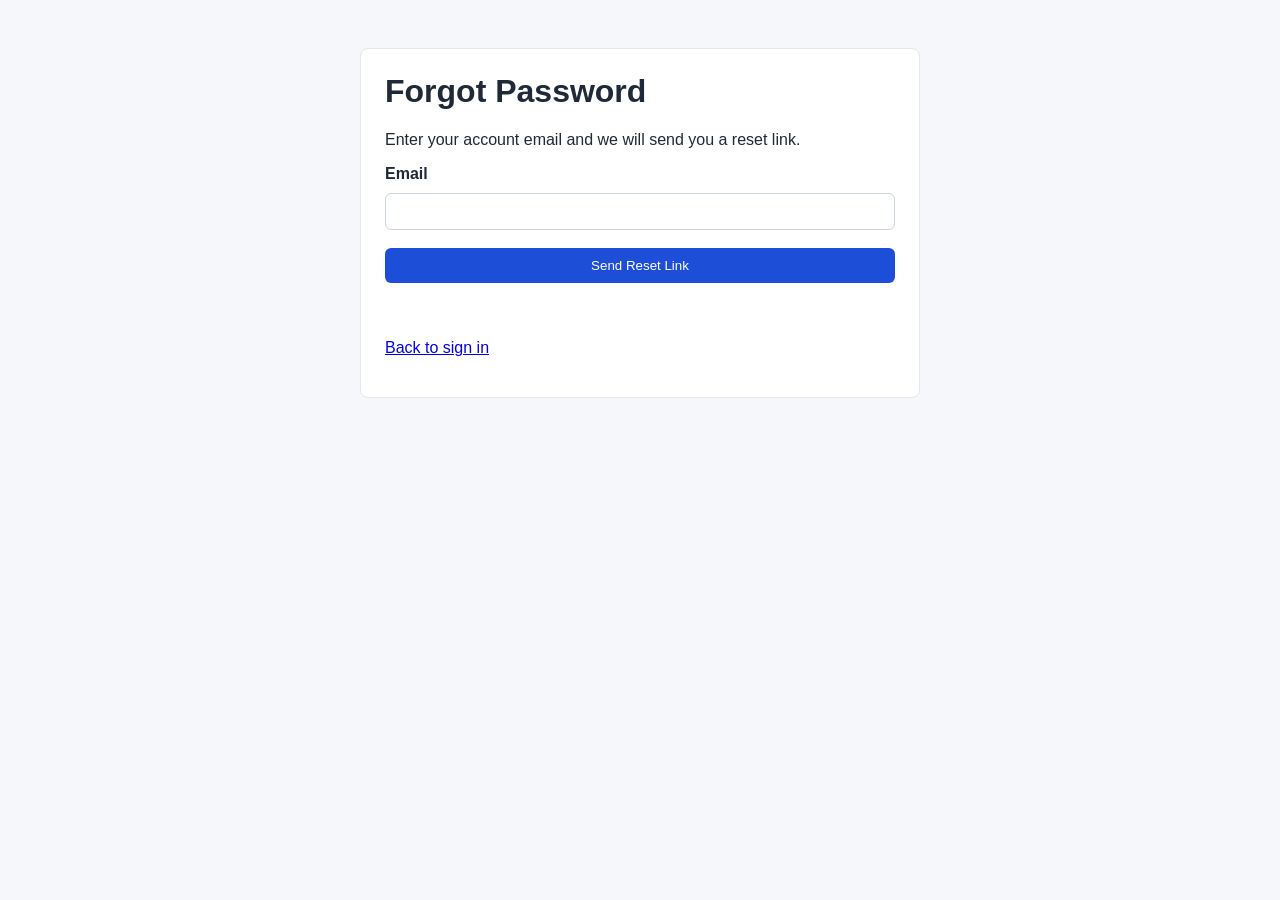
==== frontend/forgot-password.html @ e66f5936 "Added password reset and immediate check on subscription create" ====
<!doctype html>
<html lang="en">
  <head>
    <meta charset="utf-8" />
    <meta name="viewport" content="width=device-width, initial-scale=1" />
    <title>WARNwatcher - Forgot Password</title>
    <link rel="stylesheet" href="./styles.css" />
  </head>
  <body>
    <main class="container">
      <h1>Forgot Password</h1>
      <p>Enter your account email and we will send you a reset link.</p>

      <form id="forgot-password-form">
        <label for="email">Email</label>
        <input id="email" name="email" type="email" required />
        <button type="submit">Send Reset Link</button>
      </form>

      <p id="status" role="status"></p>
      <p><a href="./signup.html">Back to sign in</a></p>
    </main>

    <script src="./forgot-password.js"></script>
  </body>
</html>
---- frontend/styles.css ----
* {
  box-sizing: border-box;
}

body {
  margin: 0;
  font-family: Helvetica, Arial, sans-serif;
  background: #f5f7fb;
  color: #1f2937;
}

.container {
  max-width: 560px;
  margin: 48px auto;
  padding: 24px;
  background: #ffffff;
  border: 1px solid #e5e7eb;
  border-radius: 8px;
}

h1 {
  margin-top: 0;
}

h2 {
  margin: 0 0 12px;
  font-size: 1.1rem;
}

form {
  display: grid;
  gap: 10px;
}

.button-row {
  display: flex;
  gap: 8px;
  align-items: center;
  flex-wrap: wrap;
}

.button-link {
  display: inline-block;
  padding: 10px 12px;
  background: #1d4ed8;
  color: #fff;
  text-decoration: none;
  border-radius: 6px;
}

.button-link:hover {
  background: #1e40af;
}

.panel + .panel {
  margin-top: 16px;
}

.panel {
  padding: 14px;
  border: 1px solid #e5e7eb;
  border-radius: 8px;
}

label {
  font-weight: 600;
}

input {
  padding: 10px;
  border: 1px solid #cbd5e1;
  border-radius: 6px;
}

button {
  margin-top: 8px;
  padding: 10px 12px;
  background: #1d4ed8;
  color: #fff;
  border: none;
  border-radius: 6px;
  cursor: pointer;
}

button:hover {
  background: #1e40af;
}

button.secondary {
  background: #475569;
}

button.secondary:hover {
  background: #334155;
}

button.danger {
  background: #b91c1c;
}

button.danger:hover {
  background: #991b1b;
}

.subscription-card {
  border: 1px solid #e5e7eb;
  border-radius: 8px;
  padding: 12px;
  margin-top: 10px;
}

.checkbox-row {
  display: flex;
  gap: 8px;
  align-items: center;
}

.muted {
  color: #64748b;
}

.subscriptions-table-wrap {
  overflow-x: auto;
}

.subscriptions-table {
  width: 100%;
  border-collapse: collapse;
  margin-top: 8px;
}

.subscriptions-table th,
.subscriptions-table td {
  border: 1px solid #e5e7eb;
  padding: 8px;
  text-align: left;
  vertical-align: middle;
}

.subscriptions-table th {
  background: #f8fafc;
  font-weight: 700;
}

.subscriptions-table td input[type="text"],
.subscriptions-table td input[type="number"] {
  width: 100%;
}

.enabled-cell {
  text-align: center;
}

button:disabled {
  background: #94a3b8;
  cursor: not-allowed;
}

#status {
  min-height: 24px;
}
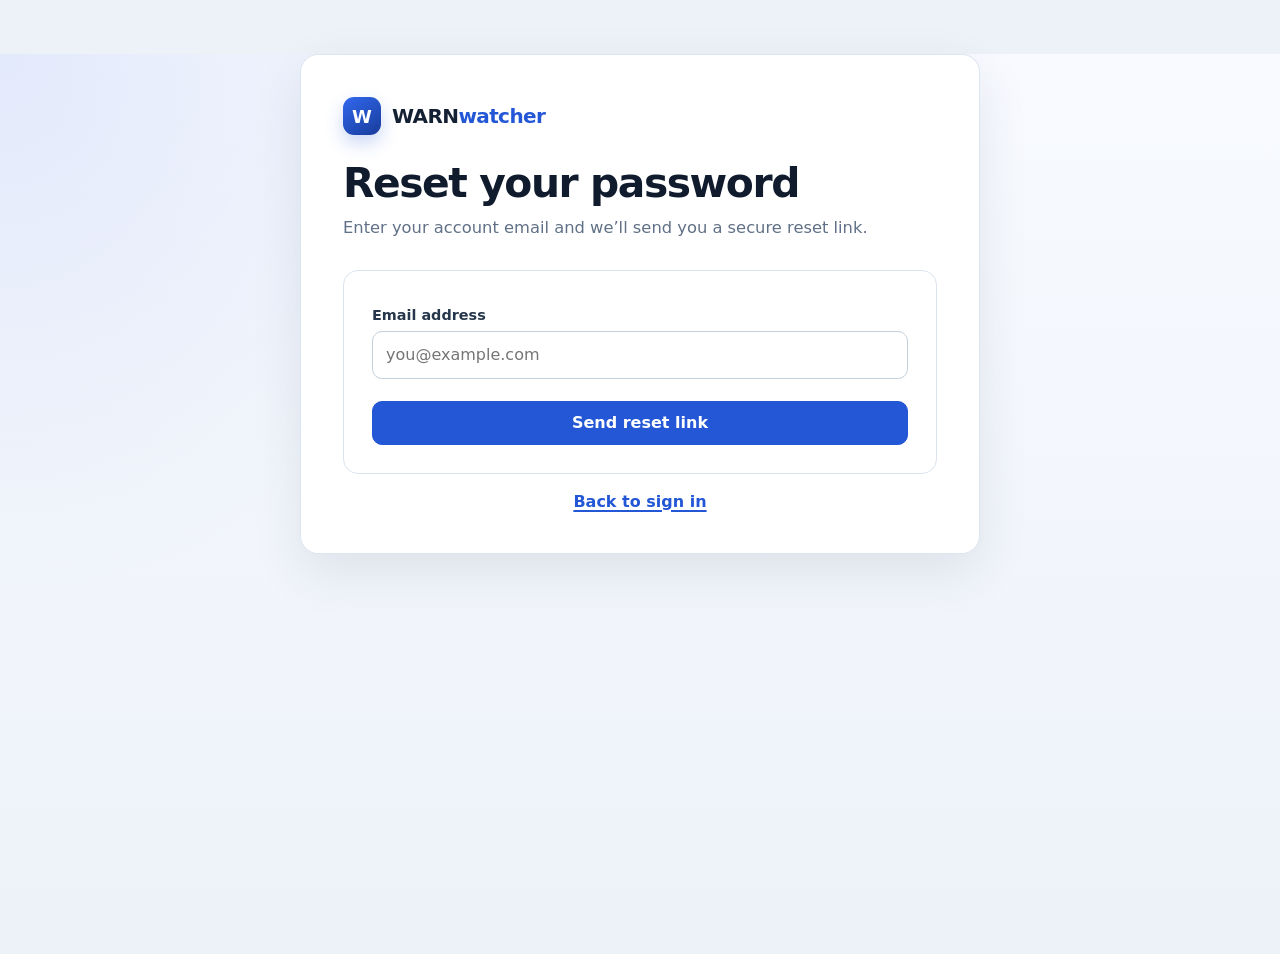
==== commit 9ff3c09d: "Modernize UI" ====
--- a/frontend/forgot-password.html
+++ b/frontend/forgot-password.html
@@ -3,22 +3,31 @@
   <head>
     <meta charset="utf-8" />
     <meta name="viewport" content="width=device-width, initial-scale=1" />
-    <title>WARNwatcher - Forgot Password</title>
+    <meta name="theme-color" content="#2457d6" />
+    <title>Forgot password · WARNwatcher</title>
     <link rel="stylesheet" href="./styles.css" />
   </head>
   <body>
     <main class="container">
-      <h1>Forgot Password</h1>
-      <p>Enter your account email and we will send you a reset link.</p>
+      <header class="page-header">
+        <a class="brand" href="./index.html" aria-label="WARNwatcher home">
+          <span class="brand-mark" aria-hidden="true">W</span>
+          <span class="brand-name">WARN<span>watcher</span></span>
+        </a>
+        <h1>Reset your password</h1>
+        <p>Enter your account email and we’ll send you a secure reset link.</p>
+      </header>
 
-      <form id="forgot-password-form">
-        <label for="email">Email</label>
-        <input id="email" name="email" type="email" required />
-        <button type="submit">Send Reset Link</button>
-      </form>
+      <section class="panel">
+        <form id="forgot-password-form">
+          <label for="email">Email address</label>
+          <input id="email" name="email" type="email" autocomplete="email" placeholder="you@example.com" required />
+          <button type="submit">Send reset link</button>
+        </form>
+      </section>
 
-      <p id="status" role="status"></p>
-      <p><a href="./signup.html">Back to sign in</a></p>
+      <p id="status" role="status" aria-live="polite"></p>
+      <p class="text-link-row"><a href="./signup.html">Back to sign in</a></p>
     </main>
 
     <script src="./forgot-password.js"></script>
--- a/frontend/styles.css
+++ b/frontend/styles.css
@@ -1,112 +1,454 @@
+:root {
+  color-scheme: light;
+  --ink: #142033;
+  --muted: #607086;
+  --line: #dbe3ed;
+  --line-strong: #c5d0de;
+  --surface: #ffffff;
+  --surface-soft: #f4f7fb;
+  --brand: #2457d6;
+  --brand-dark: #193e9f;
+  --brand-soft: #eaf0ff;
+  --danger: #b42318;
+  --danger-dark: #8f1c13;
+  --shadow: 0 18px 50px rgba(35, 55, 80, 0.1);
+  --radius: 18px;
+}
+
 * {
   box-sizing: border-box;
 }
 
+html {
+  min-height: 100%;
+  background: #edf2f8;
+}
+
 body {
+  min-height: 100vh;
   margin: 0;
-  font-family: Helvetica, Arial, sans-serif;
-  background: #f5f7fb;
-  color: #1f2937;
+  font-family: Inter, ui-sans-serif, system-ui, -apple-system, BlinkMacSystemFont, "Segoe UI", sans-serif;
+  color: var(--ink);
+  background:
+    radial-gradient(circle at top left, rgba(36, 87, 214, 0.1), transparent 34rem),
+    linear-gradient(180deg, #f8faff 0%, #edf2f8 100%);
+  -webkit-font-smoothing: antialiased;
+}
+
+button,
+input {
+  font: inherit;
+}
+
+a {
+  color: var(--brand);
+  font-weight: 650;
+  text-decoration-thickness: 1.5px;
+  text-underline-offset: 3px;
+}
+
+a:hover {
+  color: var(--brand-dark);
+}
+
+a:focus-visible,
+button:focus-visible,
+input:focus-visible {
+  outline: 3px solid rgba(36, 87, 214, 0.22);
+  outline-offset: 2px;
 }
 
 .container {
-  max-width: 560px;
-  margin: 48px auto;
-  padding: 24px;
-  background: #ffffff;
-  border: 1px solid #e5e7eb;
-  border-radius: 8px;
+  width: min(100% - 32px, 680px);
+  margin: clamp(24px, 6vh, 64px) auto;
+  padding: clamp(24px, 4vw, 42px);
+  background: rgba(255, 255, 255, 0.97);
+  border: 1px solid rgba(219, 227, 237, 0.92);
+  border-radius: var(--radius);
+  box-shadow: var(--shadow);
+}
+
+.notices-container {
+  width: min(100% - 32px, 1500px);
+  max-width: none;
+}
+
+.subscriptions-container {
+  width: min(100% - 32px, 900px);
+}
+
+.brand {
+  display: inline-flex;
+  align-items: center;
+  gap: 11px;
+  color: var(--ink);
+  text-decoration: none;
+}
+
+.brand-mark {
+  display: grid;
+  width: 38px;
+  height: 38px;
+  place-items: center;
+  border-radius: 11px;
+  color: #fff;
+  background: linear-gradient(145deg, #3269ef, #173b9a);
+  box-shadow: 0 8px 18px rgba(36, 87, 214, 0.24);
+  font-size: 18px;
+  font-weight: 850;
+}
+
+.brand-name {
+  font-size: 1.25rem;
+  font-weight: 800;
+  letter-spacing: -0.03em;
+}
+
+.brand-name span {
+  color: var(--brand);
+}
+
+.page-header {
+  margin-bottom: 28px;
+}
+
+.page-header h1 {
+  margin: 26px 0 8px;
+}
+
+.page-header > p:last-child,
+.lead {
+  max-width: 58ch;
+  margin: 0;
+  color: var(--muted);
+  font-size: 1.02rem;
+  line-height: 1.65;
+}
+
+h1,
+h2 {
+  color: #101b2d;
+  letter-spacing: -0.035em;
 }
 
 h1 {
-  margin-top: 0;
+  margin: 0 0 10px;
+  font-size: clamp(1.85rem, 5vw, 2.55rem);
+  line-height: 1.12;
 }
 
 h2 {
-  margin: 0 0 12px;
-  font-size: 1.1rem;
+  margin: 0 0 18px;
+  font-size: 1.15rem;
+}
+
+.account-bar {
+  display: flex;
+  align-items: center;
+  justify-content: space-between;
+  gap: 16px;
+  margin: 22px 0;
+  padding: 12px 14px 12px 16px;
+  border: 1px solid var(--line);
+  border-radius: 12px;
+  background: var(--surface-soft);
+}
+
+#auth-summary {
+  min-width: 0;
+  margin: 0;
+  color: var(--muted);
+  font-size: 0.9rem;
+  overflow-wrap: anywhere;
+}
+
+.panel {
+  padding: clamp(20px, 4vw, 28px);
+  border: 1px solid var(--line);
+  border-radius: 15px;
+  background: var(--surface);
+}
+
+.panel + .panel {
+  margin-top: 18px;
 }
 
 form {
   display: grid;
-  gap: 10px;
+  gap: 8px;
+}
+
+label {
+  margin-top: 8px;
+  color: #26364b;
+  font-size: 0.9rem;
+  font-weight: 720;
+}
+
+.field-hint {
+  margin: -2px 0 4px;
+  color: var(--muted);
+  font-size: 0.82rem;
+}
+
+input {
+  width: 100%;
+  min-height: 48px;
+  padding: 11px 13px;
+  color: var(--ink);
+  background: #fff;
+  border: 1px solid var(--line-strong);
+  border-radius: 10px;
+  transition: border-color 160ms ease, box-shadow 160ms ease;
+}
+
+input:hover {
+  border-color: #9facc0;
+}
+
+input:focus {
+  border-color: var(--brand);
+  box-shadow: 0 0 0 4px rgba(36, 87, 214, 0.1);
+  outline: 0;
+}
+
+button,
+.button-link {
+  display: inline-flex;
+  min-height: 44px;
+  align-items: center;
+  justify-content: center;
+  gap: 8px;
+  padding: 10px 16px;
+  color: #fff;
+  background: var(--brand);
+  border: 1px solid var(--brand);
+  border-radius: 10px;
+  font-weight: 750;
+  line-height: 1.2;
+  text-decoration: none;
+  cursor: pointer;
+  transition: transform 150ms ease, background 150ms ease, border-color 150ms ease, box-shadow 150ms ease;
+}
+
+form > button[type="submit"] {
+  width: 100%;
+  margin-top: 14px;
+}
+
+button:hover,
+.button-link:hover {
+  color: #fff;
+  background: var(--brand-dark);
+  border-color: var(--brand-dark);
+  box-shadow: 0 7px 16px rgba(36, 87, 214, 0.18);
+  transform: translateY(-1px);
+}
+
+button.secondary,
+.button-link.secondary {
+  color: #34445a;
+  background: #fff;
+  border-color: var(--line-strong);
+}
+
+button.secondary:hover,
+.button-link.secondary:hover {
+  color: var(--ink);
+  background: var(--surface-soft);
+  border-color: #9facc0;
+  box-shadow: none;
+}
+
+button.danger {
+  color: var(--danger);
+  background: #fff;
+  border-color: #f1b5b0;
+}
+
+button.danger:hover {
+  color: #fff;
+  background: var(--danger);
+  border-color: var(--danger);
+  box-shadow: 0 7px 16px rgba(180, 35, 24, 0.15);
+}
+
+button:disabled {
+  color: #fff;
+  background: #9aa7b8;
+  border-color: #9aa7b8;
+  box-shadow: none;
+  cursor: not-allowed;
+  transform: none;
 }
 
 .button-row {
   display: flex;
-  gap: 8px;
+  gap: 10px;
   align-items: center;
   flex-wrap: wrap;
-}
-
-.button-link {
-  display: inline-block;
-  padding: 10px 12px;
-  background: #1d4ed8;
-  color: #fff;
+  margin: 20px 0;
+}
+
+.button-row button {
+  margin: 0;
+}
+
+.quick-links {
+  display: grid;
+  grid-template-columns: repeat(2, minmax(0, 1fr));
+  gap: 12px;
+  margin-top: 20px;
+}
+
+.quick-link {
+  display: block;
+  padding: 16px;
+  color: var(--ink);
+  background: var(--surface-soft);
+  border: 1px solid var(--line);
+  border-radius: 12px;
   text-decoration: none;
-  border-radius: 6px;
-}
-
-.button-link:hover {
-  background: #1e40af;
-}
-
-.panel + .panel {
-  margin-top: 16px;
-}
-
-.panel {
-  padding: 14px;
-  border: 1px solid #e5e7eb;
-  border-radius: 8px;
-}
-
-label {
-  font-weight: 600;
-}
-
-input {
-  padding: 10px;
-  border: 1px solid #cbd5e1;
-  border-radius: 6px;
-}
-
-button {
-  margin-top: 8px;
-  padding: 10px 12px;
-  background: #1d4ed8;
-  color: #fff;
-  border: none;
-  border-radius: 6px;
-  cursor: pointer;
-}
-
-button:hover {
-  background: #1e40af;
-}
-
-button.secondary {
-  background: #475569;
-}
-
-button.secondary:hover {
-  background: #334155;
-}
-
-button.danger {
-  background: #b91c1c;
-}
-
-button.danger:hover {
-  background: #991b1b;
+}
+
+.quick-link:hover {
+  color: var(--brand-dark);
+  background: var(--brand-soft);
+  border-color: #bdccf5;
+}
+
+.quick-link small {
+  display: block;
+  margin-top: 4px;
+  color: var(--muted);
+  font-weight: 500;
+  line-height: 1.4;
+}
+
+.text-link-row {
+  margin: 18px 0 0;
+  text-align: center;
+}
+
+.auth-tabs {
+  display: grid;
+  grid-template-columns: 1fr 1fr;
+  gap: 4px;
+  margin-bottom: 20px;
+  padding: 4px;
+  background: var(--surface-soft);
+  border: 1px solid var(--line);
+  border-radius: 12px;
+}
+
+.auth-tab {
+  min-height: 42px;
+  margin: 0;
+  color: var(--muted);
+  background: transparent;
+  border-color: transparent;
+  box-shadow: none;
+}
+
+.auth-tab:hover {
+  color: var(--ink);
+  background: #fff;
+  border-color: transparent;
+  box-shadow: none;
+  transform: none;
+}
+
+.auth-tab[aria-selected="true"] {
+  color: var(--brand-dark);
+  background: #fff;
+  border-color: var(--line);
+  box-shadow: 0 2px 8px rgba(35, 55, 80, 0.08);
+}
+
+[hidden] {
+  display: none !important;
+}
+
+#status {
+  min-height: 0;
+  margin: 18px 0 0;
+  padding: 12px 14px;
+  color: #294371;
+  background: var(--brand-soft);
+  border: 1px solid #cbd7f7;
+  border-radius: 10px;
+  font-size: 0.9rem;
+  line-height: 1.45;
+}
+
+#status:empty {
+  display: none;
+}
+
+.muted {
+  color: var(--muted);
+}
+
+.subscriptions-table-wrap {
+  width: 100%;
+  max-width: 100%;
+  min-width: 0;
+  margin-top: 18px;
+  overflow-x: auto;
+  border: 1px solid var(--line);
+  border-radius: 13px;
+}
+
+#subscriptions-form,
+#subscriptions-list {
+  min-width: 0;
+}
+
+.subscriptions-table {
+  width: 100%;
+  border-collapse: collapse;
+  font-size: 0.9rem;
+}
+
+.subscriptions-table th,
+.subscriptions-table td {
+  padding: 12px;
+  text-align: left;
+  vertical-align: middle;
+  border-bottom: 1px solid var(--line);
+}
+
+.subscriptions-table tr:last-child td {
+  border-bottom: 0;
+}
+
+.subscriptions-table th {
+  color: #42536a;
+  background: var(--surface-soft);
+  font-size: 0.78rem;
+  font-weight: 800;
+  letter-spacing: 0.035em;
+  text-transform: uppercase;
+}
+
+.subscriptions-table tbody tr:hover {
+  background: #fafcff;
+}
+
+.subscriptions-table td input[type="text"],
+.subscriptions-table td input[type="number"] {
+  min-width: 120px;
+}
+
+.subscriptions-table td:first-child input {
+  min-width: 220px;
 }
 
 .subscription-card {
-  border: 1px solid #e5e7eb;
-  border-radius: 8px;
-  padding: 12px;
-  margin-top: 10px;
+  margin-top: 12px;
+  padding: 16px;
+  border: 1px solid var(--line);
+  border-radius: 12px;
 }
 
 .checkbox-row {
@@ -115,47 +457,63 @@
   align-items: center;
 }
 
-.muted {
-  color: #64748b;
-}
-
-.subscriptions-table-wrap {
-  overflow-x: auto;
-}
-
-.subscriptions-table {
-  width: 100%;
-  border-collapse: collapse;
-  margin-top: 8px;
-}
-
-.subscriptions-table th,
-.subscriptions-table td {
-  border: 1px solid #e5e7eb;
-  padding: 8px;
-  text-align: left;
-  vertical-align: middle;
-}
-
-.subscriptions-table th {
-  background: #f8fafc;
-  font-weight: 700;
-}
-
-.subscriptions-table td input[type="text"],
-.subscriptions-table td input[type="number"] {
-  width: 100%;
-}
-
 .enabled-cell {
   text-align: center;
 }
 
-button:disabled {
-  background: #94a3b8;
-  cursor: not-allowed;
-}
-
-#status {
-  min-height: 24px;
-}
+input[type="checkbox"] {
+  width: 20px;
+  min-height: 20px;
+  accent-color: var(--brand);
+}
+
+.notices-table th,
+.notices-table td {
+  white-space: normal;
+  overflow-wrap: anywhere;
+}
+
+.footer-note {
+  margin: 26px 0 0;
+  color: var(--muted);
+  font-size: 0.86rem;
+  text-align: center;
+}
+
+@media (max-width: 620px) {
+  .container,
+  .subscriptions-container,
+  .notices-container {
+    width: min(100% - 20px, 100%);
+    margin: 10px auto;
+    padding: 24px 18px;
+    border-radius: 15px;
+  }
+
+  .quick-links {
+    grid-template-columns: 1fr;
+  }
+
+  .button-row {
+    display: grid;
+    grid-template-columns: 1fr;
+  }
+
+  .button-row > * {
+    width: 100%;
+  }
+
+  .account-bar {
+    align-items: stretch;
+    flex-direction: column;
+  }
+}
+
+@media (prefers-reduced-motion: reduce) {
+  *,
+  *::before,
+  *::after {
+    scroll-behavior: auto !important;
+    transition-duration: 0.01ms !important;
+  }
+}
